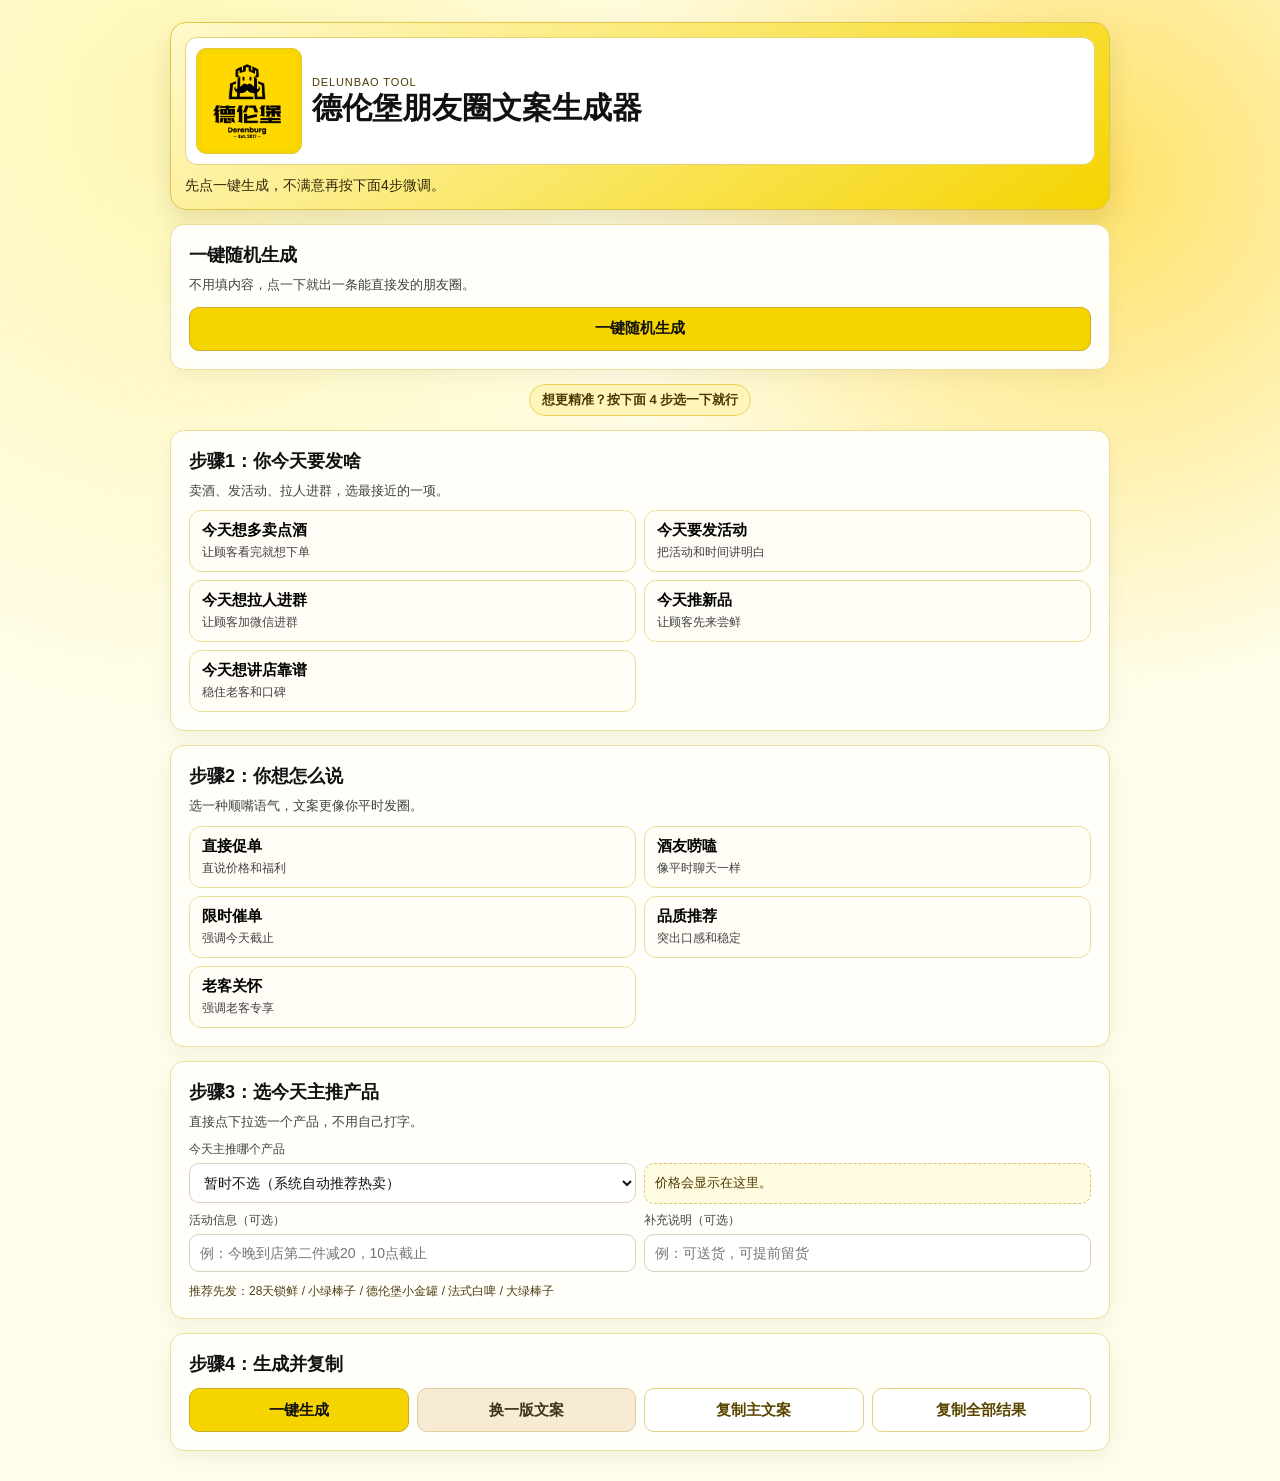
==== upload-to-github-v2/index.html @ e51bba9a "Add files via upload" ====
﻿<!doctype html>
<html lang="zh-CN">
<head>
  <meta charset="utf-8">
  <meta name="viewport" content="width=device-width, initial-scale=1">
  <title>德伦堡朋友圈文案生成器</title>
  <meta name="description" content="门店老板通过选择题快速生成德伦堡风格朋友圈文案，支持一键随机生成和一键复制。">
  <link rel="stylesheet" href="./styles.css">
</head>
<body>
  <div class="page-shell">
    <header class="hero">
      <div class="hero-brand">
        <img class="brand-logo" src="./assets/delunbao-logo-yellow.png" alt="德伦堡 logo">
        <div class="brand-copy">
          <p class="eyebrow">Delunbao Tool</p>
          <h1>德伦堡朋友圈文案生成器</h1>
        </div>
      </div>
      <p class="hero-sub">先点一键生成，不满意再按下面4步微调。</p>
    </header>

    <main class="panel">
      <section class="step-card quick-card">
        <h2>一键随机生成</h2>
        <p class="hint">不用填内容，点一下就出一条能直接发的朋友圈。</p>
        <div class="actions one-col">
          <button id="quickGenBtn" class="btn btn-primary">一键随机生成</button>
        </div>

        <div id="quickOutput" class="quick-output hidden">
          <p class="quick-output-label">这条可以直接发：</p>
          <p id="quickMainCopy" class="quick-output-text"></p>
          <button id="quickCopyBtn" class="btn btn-ghost quick-copy-btn" type="button">一键复制这条文案</button>
        </div>
      </section>

      <section class="mode-tip">
        <p>想更精准？按下面 4 步选一下就行</p>
      </section>

      <section class="step-card">
        <h2>步骤1：你今天要发啥</h2>
        <p class="hint">卖酒、发活动、拉人进群，选最接近的一项。</p>
        <div id="goalOptions" class="option-grid"></div>
      </section>

      <section class="step-card">
        <h2>步骤2：你想怎么说</h2>
        <p class="hint">选一种顺嘴语气，文案更像你平时发圈。</p>
        <div id="styleOptions" class="option-grid"></div>
      </section>

      <section class="step-card">
        <h2>步骤3：选今天主推产品</h2>
        <p class="hint">直接点下拉选一个产品，不用自己打字。</p>
        <div class="field-grid">
          <label class="field">
            <span>今天主推哪个产品</span>
            <select id="productSelect"></select>
          </label>

          <p id="priceHint" class="price-hint">选完这里会显示：目前只要多少钱。</p>

          <label class="field">
            <span>活动信息（可选）</span>
            <input id="activityInfo" type="text" placeholder="例：今晚到店第二件减20，10点截止">
          </label>

          <label class="field">
            <span>补充说明（可选）</span>
            <input id="extraInfo" type="text" placeholder="例：可送货，可提前留货">
          </label>
        </div>
        <p class="popular-tips">推荐先发：28天锁鲜 / 小绿棒子 / 德伦堡小金罐 / 法式白啤 / 大绿棒子</p>
      </section>

      <section class="step-card">
        <h2>步骤4：生成并复制</h2>
        <div class="actions">
          <button id="generateBtn" class="btn btn-primary">一键生成</button>
          <button id="rerollBtn" class="btn btn-secondary">换一版文案</button>
          <button id="copyMainBtn" class="btn btn-ghost">复制主文案</button>
          <button id="copyAllBtn" class="btn btn-ghost">复制全部结果</button>
        </div>
      </section>

      <section id="resultCard" class="result-card result-hidden">
        <div class="result-head">
          <h2>生成结果</h2>
          <span id="statusTag" class="status-tag">模板生成</span>
        </div>

        <article class="result-block">
          <div class="result-block-head">
            <h3>主文案（50-90字）</h3>
            <button id="copyMainInlineBtn" class="mini-copy-btn" type="button">复制主文案</button>
          </div>
          <p id="mainCopy" class="copy-text">点击“一键生成”开始。</p>
        </article>

        <article class="result-block">
          <div class="result-block-head">
            <h3>备选文案</h3>
            <button id="copyAltAllBtn" class="mini-copy-btn" type="button">复制备选文案</button>
          </div>
          <div id="alternativeCards" class="result-items"></div>
        </article>

        <article class="result-block">
          <div class="result-block-head">
            <h3>配图建议</h3>
          </div>
          <div id="imageCards" class="result-items"></div>
        </article>
      </section>
    </main>
  </div>

  <div id="copyFallback" class="copy-fallback hidden" role="dialog" aria-modal="true" aria-labelledby="copyFallbackTitle">
    <div class="copy-fallback-card">
      <h3 id="copyFallbackTitle">自动复制失败</h3>
      <p>请长按下方文字手动复制：</p>
      <textarea id="copyFallbackText" readonly></textarea>
      <button id="copyFallbackClose" class="btn btn-primary" type="button">我已复制，关闭</button>
    </div>
  </div>

  <div id="toast" class="toast hidden" role="status" aria-live="polite"></div>
  <script src="./app.js"></script>
</body>
</html>
---- upload-to-github-v2/styles.css ----
﻿:root {
  --bg: #fffde9;
  --card: #fffef9;
  --ink: #111111;
  --sub: #414141;
  --brand: #f5d400;
  --brand-strong: #e5c200;
  --line: #ecdf9a;
  --ok: #1f7a42;
  --shadow: 0 12px 26px rgba(60, 39, 8, 0.12);
}

* {
  box-sizing: border-box;
}

html,
body {
  margin: 0;
  padding: 0;
  font-family: "PingFang SC", "Hiragino Sans GB", "Microsoft YaHei", "Noto Sans SC", sans-serif;
  color: var(--ink);
  background:
    radial-gradient(circle at 15% 8%, #fff7b3 0, transparent 34%),
    radial-gradient(circle at 86% 12%, #ffe26a 0, transparent 30%),
    var(--bg);
}

.page-shell {
  max-width: 980px;
  margin: 0 auto;
  padding: 16px 14px 24px;
}

.hero {
  background: linear-gradient(145deg, #fff9cd, #f5d400);
  border-radius: 16px;
  border: 1px solid #dfc545;
  box-shadow: var(--shadow);
  padding: 12px;
}

.hero-brand {
  display: flex;
  gap: 10px;
  align-items: center;
  background: #fff;
  border: 1px solid #e7d575;
  border-radius: 12px;
  padding: 10px;
}

.brand-logo {
  width: 106px;
  max-width: 30%;
  height: auto;
  object-fit: contain;
  display: block;
  border-radius: 10px;
  border: 1px solid #e3c73c;
  background: #f5d400;
  padding: 4px;
}

.brand-copy {
  min-width: 0;
}

.eyebrow {
  margin: 0;
  font-size: 11px;
  letter-spacing: 0.08em;
  text-transform: uppercase;
  color: #4b3a00;
}

.hero h1 {
  margin: 2px 0 0;
  font-size: 24px;
  line-height: 1.2;
}

.hero-sub {
  margin: 10px 0 0;
  font-size: 14px;
  line-height: 1.45;
  color: #2f2608;
}

.panel {
  margin-top: 14px;
  display: grid;
  gap: 12px;
}

.mode-tip {
  display: grid;
  place-items: center;
}

.mode-tip p {
  margin: 0;
  font-size: 13px;
  font-weight: 700;
  color: #4b3a00;
  background: #fff5ba;
  border: 1px solid #e8d257;
  border-radius: 999px;
  padding: 6px 12px;
}

.step-card,
.result-card {
  background: var(--card);
  border: 1px solid var(--line);
  border-radius: 14px;
  padding: 14px;
  box-shadow: 0 8px 20px rgba(58, 72, 62, 0.06);
}

.step-card h2,
.result-card h2 {
  margin: 0;
  font-size: 18px;
}

.hint {
  margin: 8px 0 0;
  font-size: 13px;
  line-height: 1.5;
  color: var(--sub);
}

.option-grid {
  margin-top: 10px;
  display: grid;
  grid-template-columns: 1fr;
  gap: 8px;
}

.option-card {
  width: 100%;
  border: 1px solid var(--line);
  background: #fffdf5;
  border-radius: 12px;
  text-align: left;
  padding: 10px 12px;
  cursor: pointer;
  transition: border-color 0.2s ease, background 0.2s ease;
}

.option-card strong {
  display: block;
  font-size: 15px;
}

.option-card span {
  display: block;
  margin-top: 4px;
  font-size: 12px;
  color: var(--sub);
}

.option-card.is-active {
  border-color: var(--brand);
  background: #fff6c7;
  box-shadow: 0 0 0 2px rgba(245, 212, 0, 0.24);
}

.field-grid {
  margin-top: 10px;
  display: grid;
  gap: 8px;
  grid-template-columns: 1fr;
}

.field {
  display: flex;
  flex-direction: column;
  gap: 5px;
}

.field span {
  font-size: 12px;
  color: var(--sub);
}

.field input,
.field select {
  width: 100%;
  border: 1px solid #d8cfbf;
  border-radius: 10px;
  background: #fff;
  color: var(--ink);
  font-size: 14px;
  padding: 10px;
  outline: none;
}

.field input:focus,
.field select:focus {
  border-color: var(--brand);
  box-shadow: 0 0 0 2px rgba(245, 212, 0, 0.24);
}

.price-hint {
  margin: 0;
  padding: 10px;
  border: 1px dashed #d9c86f;
  border-radius: 10px;
  font-size: 13px;
  color: #4e3b00;
  background: #fffbe1;
  line-height: 1.45;
}

.popular-tips {
  margin: 10px 0 0;
  font-size: 12px;
  color: #4f3f11;
  line-height: 1.5;
}

.actions {
  margin-top: 12px;
  display: grid;
  gap: 8px;
  grid-template-columns: 1fr 1fr;
}

.actions.one-col {
  grid-template-columns: 1fr;
}

.actions.one-col .btn-primary {
  grid-column: auto;
}

.btn {
  border: 1px solid transparent;
  border-radius: 10px;
  min-height: 44px;
  font-size: 15px;
  font-weight: 700;
  cursor: pointer;
}

.btn-primary {
  grid-column: 1 / -1;
  background: var(--brand);
  color: #111;
  border-color: #c9ae23;
}

.btn-primary:hover {
  background: var(--brand-strong);
  color: #111;
}

.btn-secondary {
  background: #f7ecd3;
  color: #40331b;
  border-color: #e2cd9f;
}

.btn-ghost {
  background: #fff;
  color: #5a4600;
  border-color: #e2d181;
}

.quick-output {
  margin-top: 12px;
  border: 1px solid #dbc14f;
  background: linear-gradient(155deg, #fffbe8, #fff2b3);
  border-radius: 12px;
  padding: 12px;
}

.quick-output-label {
  margin: 0;
  font-size: 13px;
  color: #513f00;
  font-weight: 700;
}

.quick-output-text {
  margin: 10px 0;
  padding: 12px;
  background: #fff;
  border: 1px dashed #e2ca95;
  border-radius: 10px;
  white-space: pre-wrap;
  line-height: 1.62;
  font-size: 18px;
  font-weight: 600;
}

.quick-copy-btn {
  width: 100%;
}

.quick-show,
.result-visible {
  animation: resultPop 0.24s ease;
}

.result-head {
  display: flex;
  justify-content: space-between;
  align-items: center;
  gap: 8px;
}

.status-tag {
  border-radius: 999px;
  padding: 4px 8px;
  font-size: 12px;
  color: #4f3d00;
  background: #fff4b8;
  border: 1px solid #e3ca52;
}

.result-block {
  margin-top: 12px;
  border: 1px solid var(--line);
  border-radius: 12px;
  background: #fff;
  padding: 10px;
}

.result-block-head {
  display: flex;
  justify-content: space-between;
  align-items: center;
  gap: 8px;
}

.result-block h3 {
  margin: 0 0 8px;
  font-size: 14px;
}

.copy-text {
  margin: 0;
  white-space: pre-wrap;
  line-height: 1.68;
  font-size: 19px;
  font-weight: 600;
}

.result-items {
  display: grid;
  gap: 8px;
}

.output-item {
  display: flex;
  align-items: flex-start;
  justify-content: space-between;
  gap: 8px;
  border: 1px dashed #dec765;
  border-radius: 10px;
  background: #fffdf0;
  padding: 8px;
}

.output-item.text-only {
  display: block;
}

.output-item-text {
  margin: 0;
  flex: 1;
  white-space: pre-wrap;
  font-size: 16px;
  line-height: 1.65;
}

.mini-copy-btn {
  border: 1px solid #d4b625;
  border-radius: 8px;
  background: #fff3a3;
  color: #3f2f00;
  padding: 8px 12px;
  font-size: 13px;
  font-weight: 800;
  cursor: pointer;
  flex-shrink: 0;
  min-height: 36px;
}

.mini-copy-btn:hover {
  background: #ffeb73;
}

.mini-copy-btn.copied-ok {
  border-color: #79b98f;
  background: #eaf9ef;
  color: var(--ok);
}

.result-hidden,
.hidden {
  display: none !important;
}

.copy-fallback {
  position: fixed;
  inset: 0;
  background: rgba(20, 20, 20, 0.45);
  display: grid;
  place-items: center;
  z-index: 30;
  padding: 14px;
}

.copy-fallback-card {
  width: min(560px, 100%);
  background: #fff;
  border-radius: 14px;
  border: 1px solid #efd79e;
  padding: 14px;
  box-shadow: var(--shadow);
}

.copy-fallback-card h3 {
  margin: 0;
  font-size: 18px;
}

.copy-fallback-card p {
  margin: 8px 0 0;
  font-size: 14px;
  color: #5b5b5b;
}

.copy-fallback-card textarea {
  margin-top: 10px;
  width: 100%;
  min-height: 150px;
  resize: vertical;
  border: 1px solid #d9ccaf;
  border-radius: 10px;
  font-size: 15px;
  line-height: 1.55;
  padding: 10px;
}

.copy-fallback-card .btn {
  margin-top: 10px;
  width: 100%;
}

.toast {
  position: fixed;
  left: 50%;
  bottom: 18px;
  transform: translateX(-50%);
  background: rgba(26, 35, 30, 0.92);
  color: #fff;
  font-size: 13px;
  padding: 8px 12px;
  border-radius: 999px;
  z-index: 40;
}

@keyframes resultPop {
  from {
    opacity: 0;
    transform: translateY(8px);
  }
  to {
    opacity: 1;
    transform: translateY(0);
  }
}

@media (max-width: 430px) {
  .hero-brand {
    align-items: flex-start;
  }

  .brand-logo {
    width: 88px;
  }

  .hero h1 {
    font-size: 21px;
  }

  .output-item {
    flex-direction: column;
  }

  .output-item .mini-copy-btn {
    width: 100%;
  }
}

@media (min-width: 760px) {
  .page-shell {
    padding: 22px 20px 30px;
  }

  .hero {
    padding: 14px;
  }

  .hero h1 {
    font-size: 30px;
  }

  .panel {
    gap: 14px;
  }

  .step-card,
  .result-card {
    padding: 18px;
  }

  .option-grid {
    grid-template-columns: repeat(2, minmax(0, 1fr));
  }

  .field-grid {
    grid-template-columns: repeat(2, minmax(0, 1fr));
    align-items: start;
  }

  .field-grid .price-hint {
    margin-top: 22px;
  }

  .actions {
    grid-template-columns: repeat(4, minmax(0, 1fr));
  }

  .btn-primary {
    grid-column: auto;
  }
}
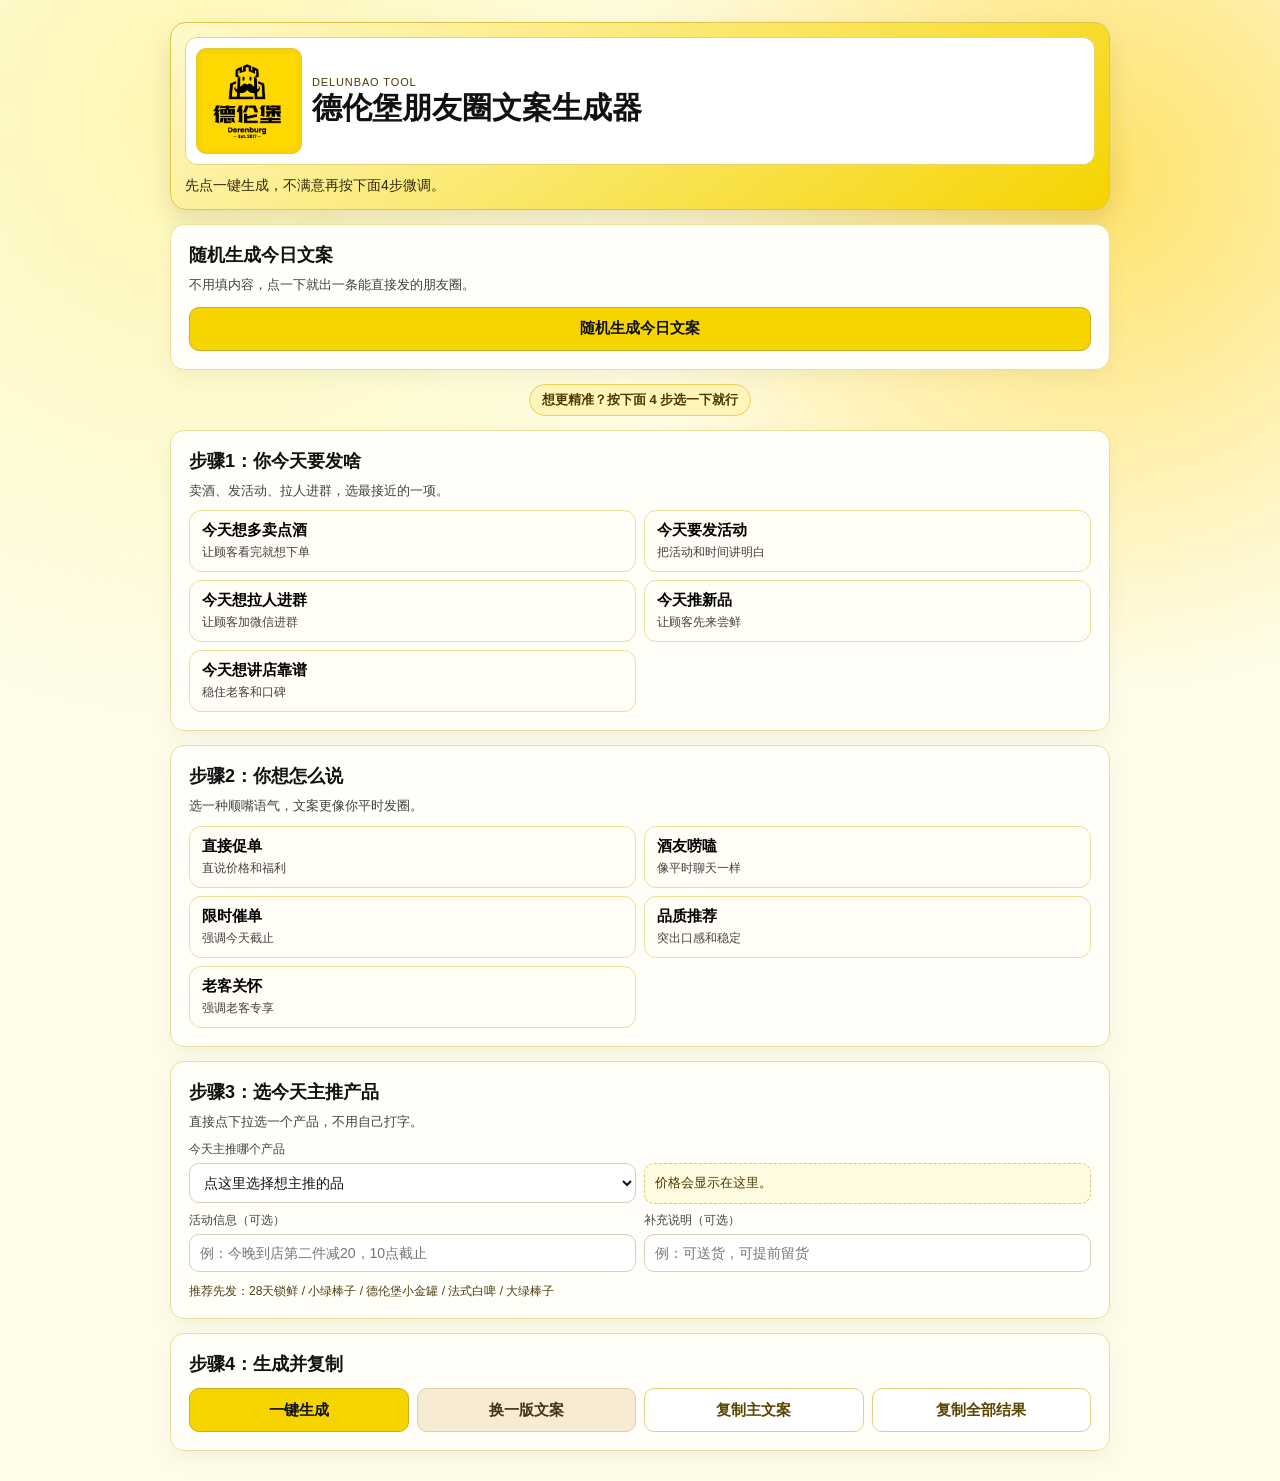
==== commit df0638a8: "Update index.html" ====
--- a/upload-to-github-v2/index.html
+++ b/upload-to-github-v2/index.html
@@ -4,7 +4,7 @@
   <meta charset="utf-8">
   <meta name="viewport" content="width=device-width, initial-scale=1">
   <title>德伦堡朋友圈文案生成器</title>
-  <meta name="description" content="门店老板通过选择题快速生成德伦堡风格朋友圈文案，支持一键随机生成和一键复制。">
+  <meta name="description" content="门店老板通过选择题快速生成德伦堡风格朋友圈文案，支持随机生成今日文案和一键复制。">
   <link rel="stylesheet" href="./styles.css">
 </head>
 <body>
@@ -22,10 +22,10 @@
 
     <main class="panel">
       <section class="step-card quick-card">
-        <h2>一键随机生成</h2>
+        <h2>随机生成今日文案</h2>
         <p class="hint">不用填内容，点一下就出一条能直接发的朋友圈。</p>
         <div class="actions one-col">
-          <button id="quickGenBtn" class="btn btn-primary">一键随机生成</button>
+          <button id="quickGenBtn" class="btn btn-primary">随机生成今日文案</button>
         </div>
 
         <div id="quickOutput" class="quick-output hidden">
--- a/upload-to-github-v2/styles.css
+++ b/upload-to-github-v2/styles.css
@@ -1,544 +1,545 @@
-﻿:root {
-  --bg: #fffde9;
-  --card: #fffef9;
-  --ink: #111111;
-  --sub: #414141;
-  --brand: #f5d400;
-  --brand-strong: #e5c200;
-  --line: #ecdf9a;
-  --ok: #1f7a42;
-  --shadow: 0 12px 26px rgba(60, 39, 8, 0.12);
-}
-
-* {
-  box-sizing: border-box;
-}
-
-html,
-body {
-  margin: 0;
-  padding: 0;
-  font-family: "PingFang SC", "Hiragino Sans GB", "Microsoft YaHei", "Noto Sans SC", sans-serif;
-  color: var(--ink);
-  background:
-    radial-gradient(circle at 15% 8%, #fff7b3 0, transparent 34%),
-    radial-gradient(circle at 86% 12%, #ffe26a 0, transparent 30%),
-    var(--bg);
-}
-
-.page-shell {
-  max-width: 980px;
-  margin: 0 auto;
-  padding: 16px 14px 24px;
-}
-
-.hero {
-  background: linear-gradient(145deg, #fff9cd, #f5d400);
-  border-radius: 16px;
-  border: 1px solid #dfc545;
-  box-shadow: var(--shadow);
-  padding: 12px;
-}
-
-.hero-brand {
-  display: flex;
-  gap: 10px;
-  align-items: center;
-  background: #fff;
-  border: 1px solid #e7d575;
-  border-radius: 12px;
-  padding: 10px;
-}
-
-.brand-logo {
-  width: 106px;
-  max-width: 30%;
-  height: auto;
-  object-fit: contain;
-  display: block;
-  border-radius: 10px;
-  border: 1px solid #e3c73c;
-  background: #f5d400;
-  padding: 4px;
-}
-
-.brand-copy {
-  min-width: 0;
-}
-
-.eyebrow {
-  margin: 0;
-  font-size: 11px;
-  letter-spacing: 0.08em;
-  text-transform: uppercase;
-  color: #4b3a00;
-}
-
-.hero h1 {
-  margin: 2px 0 0;
-  font-size: 24px;
-  line-height: 1.2;
-}
-
-.hero-sub {
-  margin: 10px 0 0;
-  font-size: 14px;
-  line-height: 1.45;
-  color: #2f2608;
-}
-
-.panel {
-  margin-top: 14px;
-  display: grid;
-  gap: 12px;
-}
-
-.mode-tip {
-  display: grid;
-  place-items: center;
-}
-
-.mode-tip p {
-  margin: 0;
-  font-size: 13px;
-  font-weight: 700;
-  color: #4b3a00;
-  background: #fff5ba;
-  border: 1px solid #e8d257;
-  border-radius: 999px;
-  padding: 6px 12px;
-}
-
-.step-card,
-.result-card {
-  background: var(--card);
-  border: 1px solid var(--line);
-  border-radius: 14px;
-  padding: 14px;
-  box-shadow: 0 8px 20px rgba(58, 72, 62, 0.06);
-}
-
-.step-card h2,
-.result-card h2 {
-  margin: 0;
-  font-size: 18px;
-}
-
-.hint {
-  margin: 8px 0 0;
-  font-size: 13px;
-  line-height: 1.5;
-  color: var(--sub);
-}
-
-.option-grid {
-  margin-top: 10px;
-  display: grid;
-  grid-template-columns: 1fr;
-  gap: 8px;
-}
-
-.option-card {
-  width: 100%;
-  border: 1px solid var(--line);
-  background: #fffdf5;
-  border-radius: 12px;
-  text-align: left;
-  padding: 10px 12px;
-  cursor: pointer;
-  transition: border-color 0.2s ease, background 0.2s ease;
-}
-
-.option-card strong {
-  display: block;
-  font-size: 15px;
-}
-
-.option-card span {
-  display: block;
-  margin-top: 4px;
-  font-size: 12px;
-  color: var(--sub);
-}
-
-.option-card.is-active {
-  border-color: var(--brand);
-  background: #fff6c7;
-  box-shadow: 0 0 0 2px rgba(245, 212, 0, 0.24);
-}
-
-.field-grid {
-  margin-top: 10px;
-  display: grid;
-  gap: 8px;
-  grid-template-columns: 1fr;
-}
-
-.field {
-  display: flex;
-  flex-direction: column;
-  gap: 5px;
-}
-
-.field span {
-  font-size: 12px;
-  color: var(--sub);
-}
-
-.field input,
-.field select {
-  width: 100%;
-  border: 1px solid #d8cfbf;
-  border-radius: 10px;
-  background: #fff;
-  color: var(--ink);
-  font-size: 14px;
-  padding: 10px;
-  outline: none;
-}
-
-.field input:focus,
-.field select:focus {
-  border-color: var(--brand);
-  box-shadow: 0 0 0 2px rgba(245, 212, 0, 0.24);
-}
-
-.price-hint {
-  margin: 0;
-  padding: 10px;
-  border: 1px dashed #d9c86f;
-  border-radius: 10px;
-  font-size: 13px;
-  color: #4e3b00;
-  background: #fffbe1;
-  line-height: 1.45;
-}
-
-.popular-tips {
-  margin: 10px 0 0;
-  font-size: 12px;
-  color: #4f3f11;
-  line-height: 1.5;
-}
-
-.actions {
-  margin-top: 12px;
-  display: grid;
-  gap: 8px;
-  grid-template-columns: 1fr 1fr;
-}
-
-.actions.one-col {
-  grid-template-columns: 1fr;
-}
-
-.actions.one-col .btn-primary {
-  grid-column: auto;
-}
-
-.btn {
-  border: 1px solid transparent;
-  border-radius: 10px;
-  min-height: 44px;
-  font-size: 15px;
-  font-weight: 700;
-  cursor: pointer;
-}
-
-.btn-primary {
-  grid-column: 1 / -1;
-  background: var(--brand);
-  color: #111;
-  border-color: #c9ae23;
-}
-
-.btn-primary:hover {
-  background: var(--brand-strong);
-  color: #111;
-}
-
-.btn-secondary {
-  background: #f7ecd3;
-  color: #40331b;
-  border-color: #e2cd9f;
-}
-
-.btn-ghost {
-  background: #fff;
-  color: #5a4600;
-  border-color: #e2d181;
-}
-
-.quick-output {
-  margin-top: 12px;
-  border: 1px solid #dbc14f;
-  background: linear-gradient(155deg, #fffbe8, #fff2b3);
-  border-radius: 12px;
-  padding: 12px;
-}
-
-.quick-output-label {
-  margin: 0;
-  font-size: 13px;
-  color: #513f00;
-  font-weight: 700;
-}
-
-.quick-output-text {
-  margin: 10px 0;
-  padding: 12px;
-  background: #fff;
-  border: 1px dashed #e2ca95;
-  border-radius: 10px;
-  white-space: pre-wrap;
-  line-height: 1.62;
-  font-size: 18px;
-  font-weight: 600;
-}
-
-.quick-copy-btn {
-  width: 100%;
-}
-
-.quick-show,
-.result-visible {
-  animation: resultPop 0.24s ease;
-}
-
-.result-head {
-  display: flex;
-  justify-content: space-between;
-  align-items: center;
-  gap: 8px;
-}
-
-.status-tag {
-  border-radius: 999px;
-  padding: 4px 8px;
-  font-size: 12px;
-  color: #4f3d00;
-  background: #fff4b8;
-  border: 1px solid #e3ca52;
-}
-
-.result-block {
-  margin-top: 12px;
-  border: 1px solid var(--line);
-  border-radius: 12px;
-  background: #fff;
-  padding: 10px;
-}
-
-.result-block-head {
-  display: flex;
-  justify-content: space-between;
-  align-items: center;
-  gap: 8px;
-}
-
-.result-block h3 {
-  margin: 0 0 8px;
-  font-size: 14px;
-}
-
-.copy-text {
-  margin: 0;
-  white-space: pre-wrap;
-  line-height: 1.68;
-  font-size: 19px;
-  font-weight: 600;
-}
-
-.result-items {
-  display: grid;
-  gap: 8px;
-}
-
-.output-item {
-  display: flex;
-  align-items: flex-start;
-  justify-content: space-between;
-  gap: 8px;
-  border: 1px dashed #dec765;
-  border-radius: 10px;
-  background: #fffdf0;
-  padding: 8px;
-}
-
-.output-item.text-only {
-  display: block;
-}
-
-.output-item-text {
-  margin: 0;
-  flex: 1;
-  white-space: pre-wrap;
-  font-size: 16px;
-  line-height: 1.65;
-}
-
-.mini-copy-btn {
-  border: 1px solid #d4b625;
-  border-radius: 8px;
-  background: #fff3a3;
-  color: #3f2f00;
-  padding: 8px 12px;
-  font-size: 13px;
-  font-weight: 800;
-  cursor: pointer;
-  flex-shrink: 0;
-  min-height: 36px;
-}
-
-.mini-copy-btn:hover {
-  background: #ffeb73;
-}
-
-.mini-copy-btn.copied-ok {
-  border-color: #79b98f;
-  background: #eaf9ef;
-  color: var(--ok);
-}
-
-.result-hidden,
-.hidden {
-  display: none !important;
-}
-
-.copy-fallback {
-  position: fixed;
-  inset: 0;
-  background: rgba(20, 20, 20, 0.45);
-  display: grid;
-  place-items: center;
-  z-index: 30;
-  padding: 14px;
-}
-
-.copy-fallback-card {
-  width: min(560px, 100%);
-  background: #fff;
-  border-radius: 14px;
-  border: 1px solid #efd79e;
-  padding: 14px;
-  box-shadow: var(--shadow);
-}
-
-.copy-fallback-card h3 {
-  margin: 0;
-  font-size: 18px;
-}
-
-.copy-fallback-card p {
-  margin: 8px 0 0;
-  font-size: 14px;
-  color: #5b5b5b;
-}
-
-.copy-fallback-card textarea {
-  margin-top: 10px;
-  width: 100%;
-  min-height: 150px;
-  resize: vertical;
-  border: 1px solid #d9ccaf;
-  border-radius: 10px;
-  font-size: 15px;
-  line-height: 1.55;
-  padding: 10px;
-}
-
-.copy-fallback-card .btn {
-  margin-top: 10px;
-  width: 100%;
-}
-
-.toast {
-  position: fixed;
-  left: 50%;
-  bottom: 18px;
-  transform: translateX(-50%);
-  background: rgba(26, 35, 30, 0.92);
-  color: #fff;
-  font-size: 13px;
-  padding: 8px 12px;
-  border-radius: 999px;
-  z-index: 40;
-}
-
-@keyframes resultPop {
-  from {
-    opacity: 0;
-    transform: translateY(8px);
-  }
-  to {
-    opacity: 1;
-    transform: translateY(0);
-  }
-}
-
-@media (max-width: 430px) {
-  .hero-brand {
-    align-items: flex-start;
-  }
-
-  .brand-logo {
-    width: 88px;
-  }
-
-  .hero h1 {
-    font-size: 21px;
-  }
-
-  .output-item {
-    flex-direction: column;
-  }
-
-  .output-item .mini-copy-btn {
-    width: 100%;
-  }
-}
-
-@media (min-width: 760px) {
-  .page-shell {
-    padding: 22px 20px 30px;
-  }
-
-  .hero {
-    padding: 14px;
-  }
-
-  .hero h1 {
-    font-size: 30px;
-  }
-
-  .panel {
-    gap: 14px;
-  }
-
-  .step-card,
-  .result-card {
-    padding: 18px;
-  }
-
-  .option-grid {
-    grid-template-columns: repeat(2, minmax(0, 1fr));
-  }
-
-  .field-grid {
-    grid-template-columns: repeat(2, minmax(0, 1fr));
-    align-items: start;
-  }
-
-  .field-grid .price-hint {
-    margin-top: 22px;
-  }
-
-  .actions {
-    grid-template-columns: repeat(4, minmax(0, 1fr));
-  }
-
-  .btn-primary {
-    grid-column: auto;
-  }
-}
-
+﻿:root {
+  --bg: #fffde9;
+  --card: #fffef9;
+  --ink: #111111;
+  --sub: #414141;
+  --brand: #f5d400;
+  --brand-strong: #e5c200;
+  --line: #ecdf9a;
+  --ok: #1f7a42;
+  --shadow: 0 12px 26px rgba(60, 39, 8, 0.12);
+}
+
+* {
+  box-sizing: border-box;
+}
+
+html,
+body {
+  margin: 0;
+  padding: 0;
+  font-family: "PingFang SC", "Hiragino Sans GB", "Microsoft YaHei", "Noto Sans SC", sans-serif;
+  color: var(--ink);
+  background:
+    radial-gradient(circle at 15% 8%, #fff7b3 0, transparent 34%),
+    radial-gradient(circle at 86% 12%, #ffe26a 0, transparent 30%),
+    var(--bg);
+}
+
+.page-shell {
+  max-width: 980px;
+  margin: 0 auto;
+  padding: 16px 14px 24px;
+}
+
+.hero {
+  background: linear-gradient(145deg, #fff9cd, #f5d400);
+  border-radius: 16px;
+  border: 1px solid #dfc545;
+  box-shadow: var(--shadow);
+  padding: 12px;
+}
+
+.hero-brand {
+  display: flex;
+  gap: 10px;
+  align-items: center;
+  background: #fff;
+  border: 1px solid #e7d575;
+  border-radius: 12px;
+  padding: 10px;
+}
+
+.brand-logo {
+  width: 106px;
+  max-width: 30%;
+  height: auto;
+  object-fit: contain;
+  display: block;
+  border-radius: 10px;
+  border: 1px solid #e3c73c;
+  background: #f5d400;
+  padding: 4px;
+}
+
+.brand-copy {
+  min-width: 0;
+}
+
+.eyebrow {
+  margin: 0;
+  font-size: 11px;
+  letter-spacing: 0.08em;
+  text-transform: uppercase;
+  color: #4b3a00;
+}
+
+.hero h1 {
+  margin: 2px 0 0;
+  font-size: 24px;
+  line-height: 1.2;
+}
+
+.hero-sub {
+  margin: 10px 0 0;
+  font-size: 14px;
+  line-height: 1.45;
+  color: #2f2608;
+}
+
+.panel {
+  margin-top: 14px;
+  display: grid;
+  gap: 12px;
+}
+
+.mode-tip {
+  display: grid;
+  place-items: center;
+}
+
+.mode-tip p {
+  margin: 0;
+  font-size: 13px;
+  font-weight: 700;
+  color: #4b3a00;
+  background: #fff5ba;
+  border: 1px solid #e8d257;
+  border-radius: 999px;
+  padding: 6px 12px;
+}
+
+.step-card,
+.result-card {
+  background: var(--card);
+  border: 1px solid var(--line);
+  border-radius: 14px;
+  padding: 14px;
+  box-shadow: 0 8px 20px rgba(58, 72, 62, 0.06);
+}
+
+.step-card h2,
+.result-card h2 {
+  margin: 0;
+  font-size: 18px;
+}
+
+.hint {
+  margin: 8px 0 0;
+  font-size: 13px;
+  line-height: 1.5;
+  color: var(--sub);
+}
+
+.option-grid {
+  margin-top: 10px;
+  display: grid;
+  grid-template-columns: 1fr;
+  gap: 8px;
+}
+
+.option-card {
+  width: 100%;
+  border: 1px solid var(--line);
+  background: #fffdf5;
+  border-radius: 12px;
+  text-align: left;
+  padding: 10px 12px;
+  cursor: pointer;
+  transition: border-color 0.2s ease, background 0.2s ease;
+}
+
+.option-card strong {
+  display: block;
+  font-size: 15px;
+}
+
+.option-card span {
+  display: block;
+  margin-top: 4px;
+  font-size: 12px;
+  color: var(--sub);
+}
+
+.option-card.is-active {
+  border-color: var(--brand);
+  background: #fff6c7;
+  box-shadow: 0 0 0 2px rgba(245, 212, 0, 0.24);
+}
+
+.field-grid {
+  margin-top: 10px;
+  display: grid;
+  gap: 8px;
+  grid-template-columns: 1fr;
+}
+
+.field {
+  display: flex;
+  flex-direction: column;
+  gap: 5px;
+}
+
+.field span {
+  font-size: 12px;
+  color: var(--sub);
+}
+
+.field input,
+.field select {
+  width: 100%;
+  border: 1px solid #d8cfbf;
+  border-radius: 10px;
+  background: #fff;
+  color: var(--ink);
+  font-size: 14px;
+  padding: 10px;
+  outline: none;
+}
+
+.field input:focus,
+.field select:focus {
+  border-color: var(--brand);
+  box-shadow: 0 0 0 2px rgba(245, 212, 0, 0.24);
+}
+
+.price-hint {
+  margin: 0;
+  padding: 10px;
+  border: 1px dashed #d9c86f;
+  border-radius: 10px;
+  font-size: 13px;
+  color: #4e3b00;
+  background: #fffbe1;
+  line-height: 1.45;
+}
+
+.popular-tips {
+  margin: 10px 0 0;
+  font-size: 12px;
+  color: #4f3f11;
+  line-height: 1.5;
+}
+
+.actions {
+  margin-top: 12px;
+  display: grid;
+  gap: 8px;
+  grid-template-columns: 1fr 1fr;
+}
+
+.actions.one-col {
+  grid-template-columns: 1fr;
+}
+
+.actions.one-col .btn-primary {
+  grid-column: auto;
+}
+
+.btn {
+  border: 1px solid transparent;
+  border-radius: 10px;
+  min-height: 44px;
+  font-size: 15px;
+  font-weight: 700;
+  cursor: pointer;
+}
+
+.btn-primary {
+  grid-column: 1 / -1;
+  background: var(--brand);
+  color: #111;
+  border-color: #c9ae23;
+}
+
+.btn-primary:hover {
+  background: var(--brand-strong);
+  color: #111;
+}
+
+.btn-secondary {
+  background: #f7ecd3;
+  color: #40331b;
+  border-color: #e2cd9f;
+}
+
+.btn-ghost {
+  background: #fff;
+  color: #5a4600;
+  border-color: #e2d181;
+}
+
+.quick-output {
+  margin-top: 12px;
+  border: 1px solid #dbc14f;
+  background: linear-gradient(155deg, #fffbe8, #fff2b3);
+  border-radius: 12px;
+  padding: 12px;
+}
+
+.quick-output-label {
+  margin: 0;
+  font-size: 13px;
+  color: #513f00;
+  font-weight: 700;
+}
+
+.quick-output-text {
+  margin: 10px 0;
+  padding: 12px;
+  background: #fff;
+  border: 1px dashed #e2ca95;
+  border-radius: 10px;
+  white-space: pre-wrap;
+  line-height: 1.62;
+  font-size: 18px;
+  font-weight: 600;
+}
+
+.quick-copy-btn {
+  width: 100%;
+}
+
+.quick-show,
+.result-visible {
+  animation: resultPop 0.24s ease;
+}
+
+.result-head {
+  display: flex;
+  justify-content: space-between;
+  align-items: center;
+  gap: 8px;
+}
+
+.status-tag {
+  border-radius: 999px;
+  padding: 4px 8px;
+  font-size: 12px;
+  color: #4f3d00;
+  background: #fff4b8;
+  border: 1px solid #e3ca52;
+}
+
+.result-block {
+  margin-top: 12px;
+  border: 1px solid var(--line);
+  border-radius: 12px;
+  background: #fff;
+  padding: 10px;
+}
+
+.result-block-head {
+  display: flex;
+  justify-content: space-between;
+  align-items: center;
+  gap: 8px;
+}
+
+.result-block h3 {
+  margin: 0 0 8px;
+  font-size: 14px;
+}
+
+.copy-text {
+  margin: 0;
+  white-space: pre-wrap;
+  line-height: 1.68;
+  font-size: 19px;
+  font-weight: 600;
+}
+
+.result-items {
+  display: grid;
+  gap: 8px;
+}
+
+.output-item {
+  display: flex;
+  align-items: flex-start;
+  justify-content: space-between;
+  gap: 8px;
+  border: 1px dashed #dec765;
+  border-radius: 10px;
+  background: #fffdf0;
+  padding: 8px;
+}
+
+.output-item.text-only {
+  display: block;
+}
+
+.output-item-text {
+  margin: 0;
+  flex: 1;
+  white-space: pre-wrap;
+  font-size: 16px;
+  line-height: 1.65;
+}
+
+.mini-copy-btn {
+  border: 1px solid #d4b625;
+  border-radius: 8px;
+  background: #fff3a3;
+  color: #3f2f00;
+  padding: 8px 12px;
+  font-size: 13px;
+  font-weight: 800;
+  cursor: pointer;
+  flex-shrink: 0;
+  min-height: 36px;
+}
+
+.mini-copy-btn:hover {
+  background: #ffeb73;
+}
+
+.mini-copy-btn.copied-ok {
+  border-color: #79b98f;
+  background: #eaf9ef;
+  color: var(--ok);
+}
+
+.result-hidden,
+.hidden {
+  display: none !important;
+}
+
+.copy-fallback {
+  position: fixed;
+  inset: 0;
+  background: rgba(20, 20, 20, 0.45);
+  display: grid;
+  place-items: center;
+  z-index: 30;
+  padding: 14px;
+}
+
+.copy-fallback-card {
+  width: min(560px, 100%);
+  background: #fff;
+  border-radius: 14px;
+  border: 1px solid #efd79e;
+  padding: 14px;
+  box-shadow: var(--shadow);
+}
+
+.copy-fallback-card h3 {
+  margin: 0;
+  font-size: 18px;
+}
+
+.copy-fallback-card p {
+  margin: 8px 0 0;
+  font-size: 14px;
+  color: #5b5b5b;
+}
+
+.copy-fallback-card textarea {
+  margin-top: 10px;
+  width: 100%;
+  min-height: 150px;
+  resize: vertical;
+  border: 1px solid #d9ccaf;
+  border-radius: 10px;
+  font-size: 15px;
+  line-height: 1.55;
+  padding: 10px;
+}
+
+.copy-fallback-card .btn {
+  margin-top: 10px;
+  width: 100%;
+}
+
+.toast {
+  position: fixed;
+  left: 50%;
+  bottom: 18px;
+  transform: translateX(-50%);
+  background: rgba(26, 35, 30, 0.92);
+  color: #fff;
+  font-size: 13px;
+  padding: 8px 12px;
+  border-radius: 999px;
+  z-index: 40;
+}
+
+@keyframes resultPop {
+  from {
+    opacity: 0;
+    transform: translateY(8px);
+  }
+  to {
+    opacity: 1;
+    transform: translateY(0);
+  }
+}
+
+@media (max-width: 430px) {
+  .hero-brand {
+    align-items: flex-start;
+  }
+
+  .brand-logo {
+    width: 88px;
+  }
+
+  .hero h1 {
+    font-size: 21px;
+  }
+
+  .output-item {
+    flex-direction: column;
+  }
+
+  .output-item .mini-copy-btn {
+    width: 100%;
+  }
+}
+
+@media (min-width: 760px) {
+  .page-shell {
+    padding: 22px 20px 30px;
+  }
+
+  .hero {
+    padding: 14px;
+  }
+
+  .hero h1 {
+    font-size: 30px;
+  }
+
+  .panel {
+    gap: 14px;
+  }
+
+  .step-card,
+  .result-card {
+    padding: 18px;
+  }
+
+  .option-grid {
+    grid-template-columns: repeat(2, minmax(0, 1fr));
+  }
+
+  .field-grid {
+    grid-template-columns: repeat(2, minmax(0, 1fr));
+    align-items: start;
+  }
+
+  .field-grid .price-hint {
+    margin-top: 22px;
+  }
+
+  .actions {
+    grid-template-columns: repeat(4, minmax(0, 1fr));
+  }
+
+  .btn-primary {
+    grid-column: auto;
+  }
+}
+
+
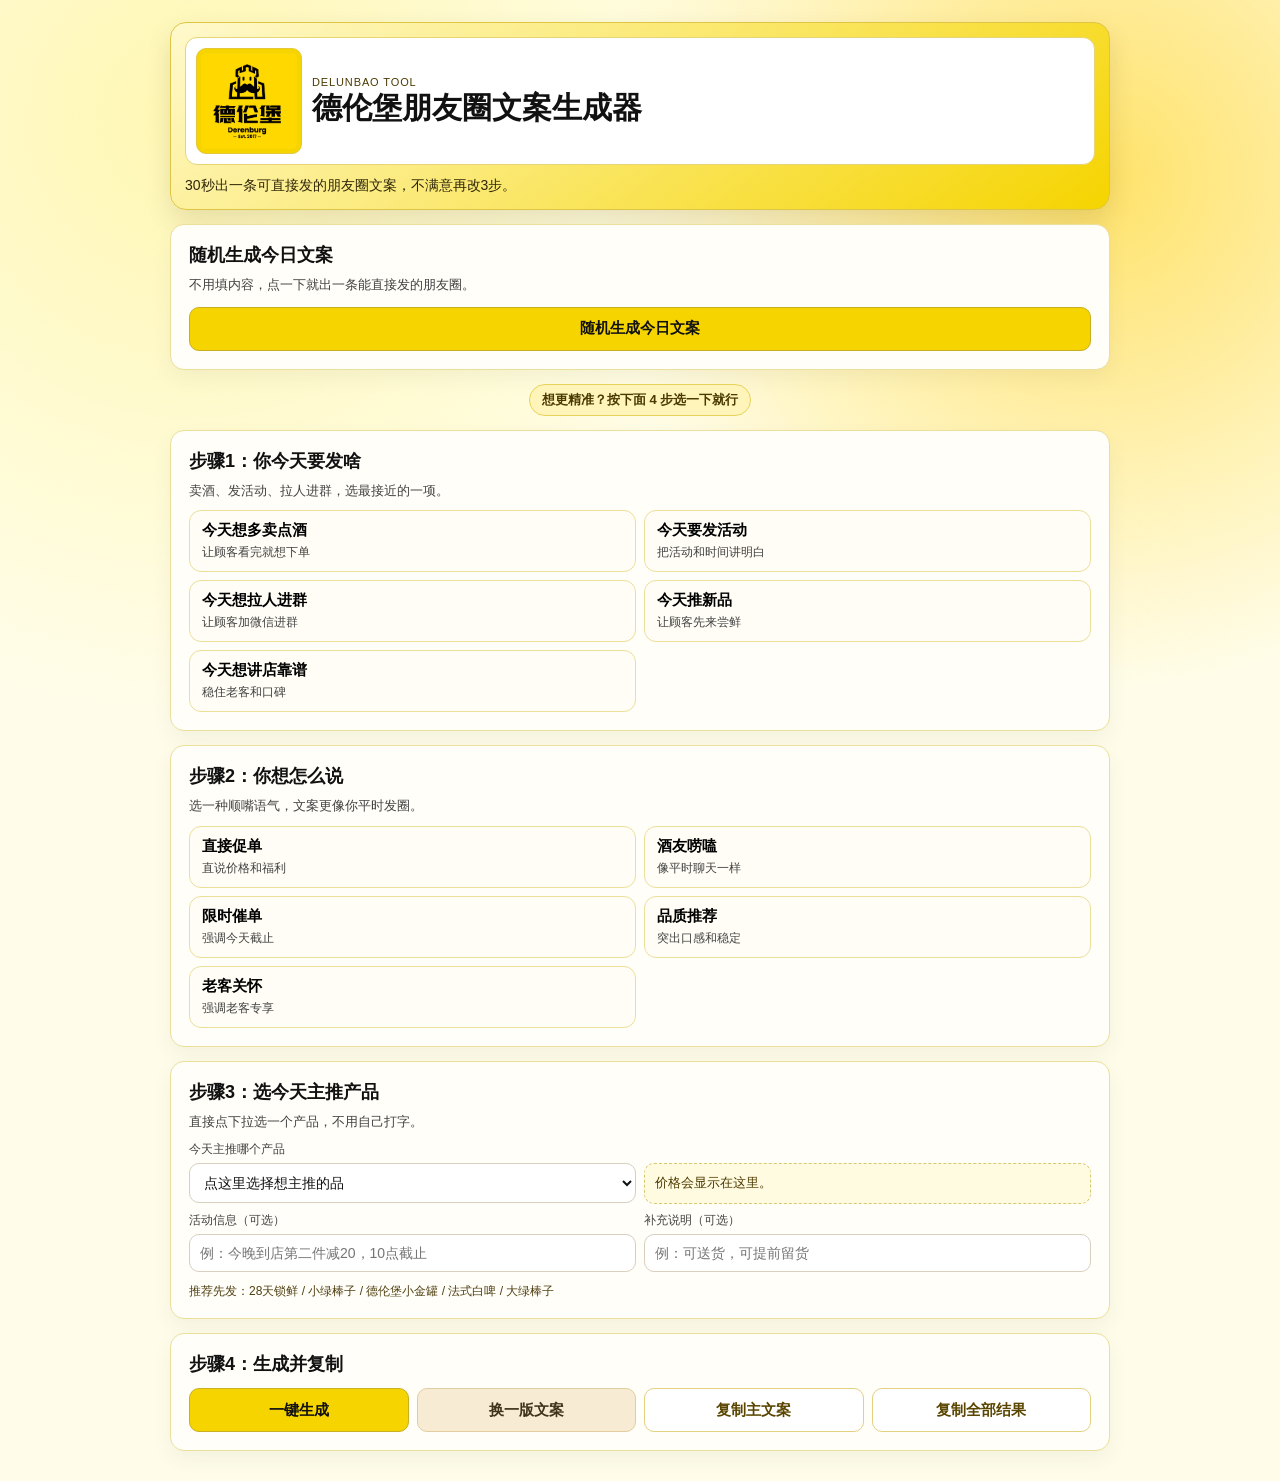
==== commit 2d8aed93: "Update index.html" ====
--- a/upload-to-github-v2/index.html
+++ b/upload-to-github-v2/index.html
@@ -17,7 +17,7 @@
           <h1>德伦堡朋友圈文案生成器</h1>
         </div>
       </div>
-      <p class="hero-sub">先点一键生成，不满意再按下面4步微调。</p>
+      <p class="hero-sub">30秒出一条可直接发的朋友圈文案，不满意再改3步。</p>
     </header>
 
     <main class="panel">
@@ -29,9 +29,9 @@
         </div>
 
         <div id="quickOutput" class="quick-output hidden">
-          <p class="quick-output-label">这条可以直接发：</p>
+          <p class="quick-output-label">这条可直接发，复制后建议配1张门店实拍图：</p>
           <p id="quickMainCopy" class="quick-output-text"></p>
-          <button id="quickCopyBtn" class="btn btn-ghost quick-copy-btn" type="button">一键复制这条文案</button>
+          <button id="quickCopyBtn" class="btn btn-ghost quick-copy-btn" type="button">复制文案，去发朋友圈</button>
         </div>
       </section>
 
